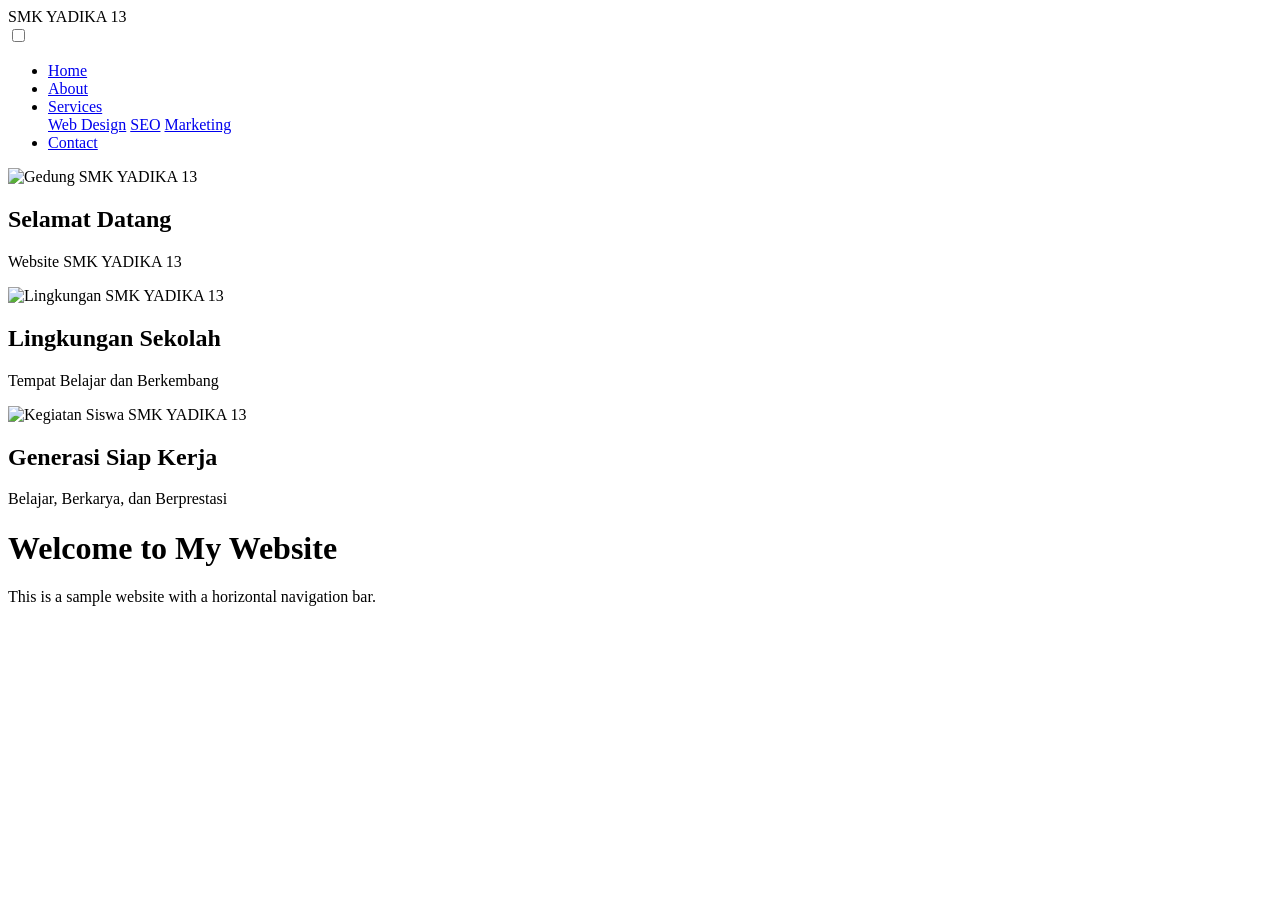
==== latihan3.html @ 03503a48 "Add files via upload" ====
<!DOCTYPE html>
<html lang="en">
<head>
    <meta charset="UTF-8">
    <meta name="viewport" content="width=device-width, initial-scale=1.0">
    <title>Website SMK YADIKA 13</title>
    <link rel="stylesheet" href="latihan3.css">
</head>
<body>
    <nav class="navbar">
        <div class="navbar-logo">SMK YADIKA 13</div>
        <input type="checkbox" id="toggle" class="navbar-checkbox">
        <label for="toggle" class="navbar-toggle">
            <span class="bar"></span>
            <span class="bar"></span>
            <span class="bar"></span>
        </label>
        <ul class="navbar-links">
            <li><a href="#">Home</a></li>
            <li><a href="#">About</a></li>
            <li class="dropdown">
                <a href="#" class="drop-button">Services</a>
                <div class="dropdown-content">
                    <a href="#">Web Design</a>
                    <a href="#">SEO</a>
                    <a href="#">Marketing</a>
                </div></li>
            <li><a href="#">Contact</a></li>
        </ul>
    </nav>
       <!-- SLIDER GAMBAR SEKOLAH -->
    <section class="slider">

        <div class="slider-container">

            <!-- SLIDE 1 -->
            <div class="slide slide1">
                <img src="Images/Sekolah1.jpeg"
                     alt="Gedung SMK YADIKA 13">
                <div class="caption">
                    <h2>Selamat Datang</h2>
                    <p>Website SMK YADIKA 13</p>
                </div>
            </div>

            <!-- SLIDE 2 -->
            <div class="slide slide2">
                <img src="Images/Sekolah2.jpeg"
                     alt="Lingkungan SMK YADIKA 13">
                <div class="caption">
                    <h2>Lingkungan Sekolah</h2>
                    <p>Tempat Belajar dan Berkembang</p>
                </div>
            </div>

            <!-- SLIDE 3 -->
            <div class="slide slide3">
                <img src="Images/Sekolah3.jpeg" 
                     alt="Kegiatan Siswa SMK YADIKA 13">
                <div class="caption">
                    <h2>Generasi Siap Kerja</h2>
                    <p>Belajar, Berkarya, dan Berprestasi</p>
                </div>
            </div>
        </div>
    </section>

    <div class="content">
        <h1>Welcome to My Website</h1>
        <p>This is a sample website with a horizontal navigation bar.</p> </div>
        
</body>
</html>
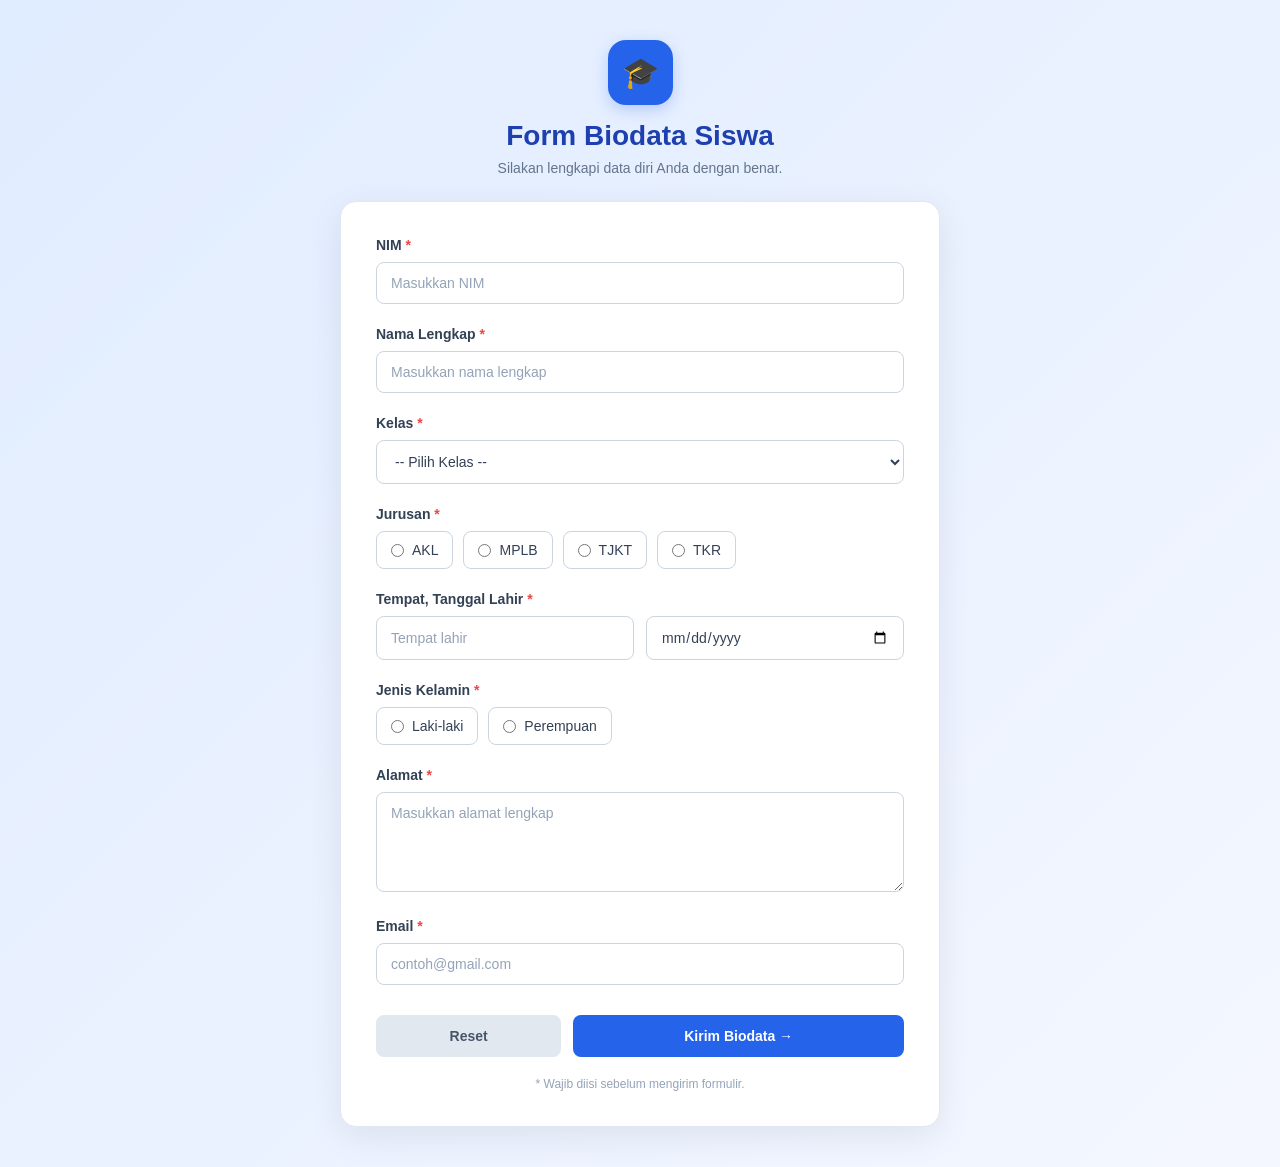
==== commit ee203d6f: "Add files via upload" ====
--- a/latihan3.html
+++ b/latihan3.html
@@ -1,73 +1,275 @@
+<!-- 
 <!DOCTYPE html>
-<html lang="en">
+<html lang="id">
 <head>
     <meta charset="UTF-8">
     <meta name="viewport" content="width=device-width, initial-scale=1.0">
-    <title>Website SMK YADIKA 13</title>
+    <title>Form Biodata Siswa</title>
     <link rel="stylesheet" href="latihan3.css">
 </head>
 <body>
-    <nav class="navbar">
-        <div class="navbar-logo">SMK YADIKA 13</div>
-        <input type="checkbox" id="toggle" class="navbar-checkbox">
-        <label for="toggle" class="navbar-toggle">
-            <span class="bar"></span>
-            <span class="bar"></span>
-            <span class="bar"></span>
-        </label>
-        <ul class="navbar-links">
-            <li><a href="#">Home</a></li>
-            <li><a href="#">About</a></li>
-            <li class="dropdown">
-                <a href="#" class="drop-button">Services</a>
-                <div class="dropdown-content">
-                    <a href="#">Web Design</a>
-                    <a href="#">SEO</a>
-                    <a href="#">Marketing</a>
-                </div></li>
-            <li><a href="#">Contact</a></li>
-        </ul>
-    </nav>
-       <!-- SLIDER GAMBAR SEKOLAH -->
-    <section class="slider">
-
-        <div class="slider-container">
-
-            <!-- SLIDE 1 -->
-            <div class="slide slide1">
-                <img src="Images/Sekolah1.jpeg"
-                     alt="Gedung SMK YADIKA 13">
-                <div class="caption">
-                    <h2>Selamat Datang</h2>
-                    <p>Website SMK YADIKA 13</p>
+
+    <h1>Form Biodata Siswa</h1>
+
+    <form>
+        <label for="nim">NIM:</label>
+        <input type="text" id="nim" name="nim"
+               placeholder="Masukkan NIM">
+        <br><br>
+
+        <label for="nama">Nama Lengkap:</label>
+        <input type="text" id="nama" name="nama"
+               placeholder="Masukkan nama lengkap">
+        <br><br>
+
+        <label for="kelas">Kelas:</label>
+        <select id="kelas" name="kelas">
+            <option value="">-- Pilih Kelas --</option>
+            <option value="X">X</option>
+            <option value="XI">XI</option>
+            <option value="XII">XII</option>
+        </select>
+        <br><br>
+
+        <label>Jurusan:</label>
+        <br>
+
+        <input type="radio" id="akl" name="jurusan" value="AKL">
+        <label for="akl">AKL</label>
+        <br>
+
+        <input type="radio" id="mplb" name="jurusan" value="MPLB">
+        <label for="mplb">MPLB</label>
+        <br>
+
+        <input type="radio" id="tjkt" name="jurusan" value="TJKT">
+        <label for="tjkt">TJKT</label>
+        <br>
+
+        <input type="radio" id="tkr" name="jurusan" value="TKR">
+        <label for="tkr">TKR</label>
+        <br><br>
+
+        <label for="tempat">Tempat, Tanggal Lahir:</label>
+        <br>
+
+        <input type="text" id="tempat" name="tempat"
+               placeholder="Tempat lahir">
+        <br>
+
+        <input type="date" id="tanggal" name="tanggal">
+        <br><br>
+
+        <label>Jenis Kelamin:</label>
+        <br>
+
+        <input type="radio" id="laki" name="gender"
+               value="Laki-laki">
+        <label for="laki">Laki-laki</label>
+        <br>
+
+        <input type="radio" id="perempuan" name="gender"
+               value="Perempuan">
+        <label for="perempuan">Perempuan</label>
+        <br><br>
+
+        <label for="alamat">Alamat:</label>
+        <br>
+
+        <textarea id="alamat" name="alamat" rows="3"
+               placeholder="Masukkan alamat">
+        <br><br>
+
+        <label for="email">Email:</label>
+        <br>
+
+        <input type="email" id="email" name="email"
+               placeholder="Masukkan email">
+        <br><br>
+
+        <button type="submit">Submit</button>
+    </form>
+
+</body>
+</html> -->
+
+
+<!DOCTYPE html>
+<html lang="id">
+<head>
+    <meta charset="UTF-8">
+    <meta name="viewport" content="width=device-width, initial-scale=1.0">
+
+    <title>Form Biodata Siswa</title>
+
+    <link rel="stylesheet" href="latihan3.css">
+</head>
+<body>
+
+    <div class="container">
+
+        <div class="header">
+            <div class="icon">🎓</div>
+            <h1>Form Biodata Siswa</h1>
+            <p>Silakan lengkapi data diri Anda dengan benar.</p>
+        </div>
+
+        <form action="#" method="post">
+
+            <!-- NIM -->
+            <div class="form-group">
+                <label for="nim">NIM <span>*</span></label>
+                <input
+                    type="text"
+                    id="nim"
+                    name="nim"
+                    placeholder="Masukkan NIM"
+                    required
+                >
+            </div>
+
+            <!-- Nama Lengkap -->
+            <div class="form-group">
+                <label for="nama">Nama Lengkap <span>*</span></label>
+                <input
+                    type="text"
+                    id="nama"
+                    name="nama"
+                    placeholder="Masukkan nama lengkap"
+                    required
+                >
+            </div>
+
+            <!-- Kelas -->
+            <div class="form-group">
+                <label for="kelas">Kelas <span>*</span></label>
+                <select id="kelas" name="kelas" required>
+                    <option value="">-- Pilih Kelas --</option>
+                    <option value="X">X</option>
+                    <option value="XI">XI</option>
+                    <option value="XII">XII</option>
+                </select>
+            </div>
+
+            <!-- Jurusan -->
+            <div class="form-group">
+                <label>Jurusan <span>*</span></label>
+
+                <div class="radio-group">
+                    <label class="radio-option">
+                        <input type="radio" name="jurusan" value="AKL" required>
+                        <span>AKL</span>
+                    </label>
+
+                    <label class="radio-option">
+                        <input type="radio" name="jurusan" value="MPLB">
+                        <span>MPLB</span>
+                    </label>
+
+                    <label class="radio-option">
+                        <input type="radio" name="jurusan" value="TJKT">
+                        <span>TJKT</span>
+                    </label>
+
+                    <label class="radio-option">
+                        <input type="radio" name="jurusan" value="TKR">
+                        <span>TKR</span>
+                    </label>
                 </div>
             </div>
 
-            <!-- SLIDE 2 -->
-            <div class="slide slide2">
-                <img src="Images/Sekolah2.jpeg"
-                     alt="Lingkungan SMK YADIKA 13">
-                <div class="caption">
-                    <h2>Lingkungan Sekolah</h2>
-                    <p>Tempat Belajar dan Berkembang</p>
+            <!-- Tempat dan Tanggal Lahir -->
+            <div class="form-group">
+                <label>Tempat, Tanggal Lahir <span>*</span></label>
+
+                <div class="birth-group">
+                    <input
+                        type="text"
+                        id="tempat"
+                        name="tempat"
+                        placeholder="Tempat lahir"
+                        required
+                    >
+
+                    <input
+                        type="date"
+                        id="tanggal"
+                        name="tanggal"
+                        required
+                    >
                 </div>
             </div>
 
-            <!-- SLIDE 3 -->
-            <div class="slide slide3">
-                <img src="Images/Sekolah3.jpeg" 
-                     alt="Kegiatan Siswa SMK YADIKA 13">
-                <div class="caption">
-                    <h2>Generasi Siap Kerja</h2>
-                    <p>Belajar, Berkarya, dan Berprestasi</p>
+            <!-- Jenis Kelamin -->
+            <div class="form-group">
+                <label>Jenis Kelamin <span>*</span></label>
+
+                <div class="radio-group">
+                    <label class="radio-option">
+                        <input
+                            type="radio"
+                            id="laki"
+                            name="gender"
+                            value="Laki-laki"
+                            required
+                        >
+                        <span>Laki-laki</span>
+                    </label>
+
+                    <label class="radio-option">
+                        <input
+                            type="radio"
+                            id="perempuan"
+                            name="gender"
+                            value="Perempuan"
+                        >
+                        <span>Perempuan</span>
+                    </label>
                 </div>
             </div>
-        </div>
-    </section>
-
-    <div class="content">
-        <h1>Welcome to My Website</h1>
-        <p>This is a sample website with a horizontal navigation bar.</p> </div>
-        
+
+            <!-- Alamat -->
+            <div class="form-group">
+                <label for="alamat">Alamat <span>*</span></label>
+                <textarea
+                    id="alamat"
+                    name="alamat"
+                    rows="4"
+                    placeholder="Masukkan alamat lengkap"
+                    required
+                ></textarea>
+            </div>
+
+            <!-- Email -->
+            <div class="form-group">
+                <label for="email">Email <span>*</span></label>
+                <input
+                    type="email"
+                    id="email"
+                    name="email"
+                    placeholder="contoh@gmail.com"
+                    required
+                >
+            </div>
+
+            <!-- Tombol -->
+            <div class="button-group">
+                <button type="reset" class="btn-reset">
+                    Reset
+                </button>
+
+                <button type="submit" class="btn-submit">
+                    Kirim Biodata →
+                </button>
+            </div>
+
+            <p class="footer-text">
+                * Wajib diisi sebelum mengirim formulir.
+            </p>
+
+        </form>
+
+    </div>
+
 </body>
-</html>+</html>
--- a/latihan3.css
+++ b/latihan3.css
@@ -0,0 +1,282 @@
+
+/* ==============================
+   PENGATURAN DASAR
+============================== */
+
+* {
+    margin: 0;
+    padding: 0;
+    box-sizing: border-box;
+}
+
+body {
+    font-family: 'Segoe UI', Arial, sans-serif;
+    background: linear-gradient(135deg, #e0ecff, #f4f7ff);
+    color: #334155;
+    min-height: 100vh;
+    padding: 40px 20px;
+}
+
+/* ==============================
+   CONTAINER
+============================== */
+
+.container {
+    max-width: 600px;
+    margin: auto;
+}
+
+/* ==============================
+   HEADER
+============================== */
+
+.header {
+    text-align: center;
+    margin-bottom: 25px;
+}
+
+.icon {
+    width: 65px;
+    height: 65px;
+    background: #2563eb;
+    color: white;
+    border-radius: 18px;
+    display: flex;
+    align-items: center;
+    justify-content: center;
+    font-size: 30px;
+    margin: 0 auto 15px;
+    box-shadow: 0 5px 15px rgba(37, 99, 235, 0.25);
+}
+
+.header h1 {
+    color: #1e40af;
+    font-size: 28px;
+    margin-bottom: 8px;
+}
+
+.header p {
+    color: #64748b;
+    font-size: 14px;
+}
+
+/* ==============================
+   FORM
+============================== */
+
+form {
+    background: #ffffff;
+    padding: 35px;
+    border-radius: 16px;
+    box-shadow: 0 10px 35px rgba(15, 23, 42, 0.08);
+    border: 1px solid #e2e8f0;
+}
+
+/* ==============================
+   FORM GROUP
+============================== */
+
+.form-group {
+    margin-bottom: 22px;
+}
+
+.form-group > label {
+    display: block;
+    font-size: 14px;
+    font-weight: 600;
+    color: #334155;
+    margin-bottom: 9px;
+}
+
+.form-group > label span {
+    color: #ef4444;
+}
+
+/* ==============================
+   INPUT DAN SELECT
+============================== */
+
+input[type="text"],
+input[type="email"],
+input[type="date"],
+select,
+textarea {
+    width: 100%;
+    padding: 12px 14px;
+    border: 1px solid #cbd5e1;
+    border-radius: 8px;
+    font-family: inherit;
+    font-size: 14px;
+    color: #334155;
+    background-color: #ffffff;
+    outline: none;
+    transition: 0.3s ease;
+}
+
+input::placeholder,
+textarea::placeholder {
+    color: #94a3b8;
+}
+
+/* Efek ketika input dipilih */
+
+input:focus,
+select:focus,
+textarea:focus {
+    border-color: #2563eb;
+    box-shadow: 0 0 0 3px rgba(37, 99, 235, 0.12);
+}
+
+/* ==============================
+   RADIO BUTTON
+============================== */
+
+.radio-group {
+    display: flex;
+    flex-wrap: wrap;
+    gap: 10px;
+}
+
+.radio-option {
+    display: flex;
+    align-items: center;
+    gap: 8px;
+    padding: 10px 14px;
+    border: 1px solid #cbd5e1;
+    border-radius: 8px;
+    cursor: pointer;
+    transition: 0.3s ease;
+    font-size: 14px;
+    background: #ffffff;
+}
+
+.radio-option:hover {
+    background: #eff6ff;
+    border-color: #2563eb;
+}
+
+.radio-option input[type="radio"] {
+    accent-color: #2563eb;
+    cursor: pointer;
+}
+
+.radio-option span {
+    font-weight: 500;
+}
+
+/* ==============================
+   TEMPAT DAN TANGGAL LAHIR
+============================== */
+
+.birth-group {
+    display: flex;
+    gap: 12px;
+}
+
+.birth-group input {
+    flex: 1;
+    min-width: 0;
+}
+
+/* ==============================
+   TEXTAREA
+============================== */
+
+textarea {
+    resize: vertical;
+    min-height: 100px;
+}
+
+/* ==============================
+   TOMBOL
+============================== */
+
+.button-group {
+    display: flex;
+    gap: 12px;
+    margin-top: 30px;
+}
+
+button {
+    padding: 13px 20px;
+    border: none;
+    border-radius: 8px;
+    font-size: 14px;
+    font-weight: 600;
+    cursor: pointer;
+    transition: 0.3s ease;
+}
+
+.btn-submit {
+    flex: 2;
+    background: #2563eb;
+    color: white;
+}
+
+.btn-submit:hover {
+    background: #1d4ed8;
+    transform: translateY(-2px);
+    box-shadow: 0 5px 12px rgba(37, 99, 235, 0.2);
+}
+
+.btn-reset {
+    flex: 1;
+    background: #e2e8f0;
+    color: #475569;
+}
+
+.btn-reset:hover {
+    background: #cbd5e1;
+}
+
+/* ==============================
+   FOOTER
+============================== */
+
+.footer-text {
+    text-align: center;
+    font-size: 12px;
+    color: #94a3b8;
+    margin-top: 20px;
+}
+
+/* ==============================
+   RESPONSIVE / MOBILE
+============================== */
+
+@media screen and (max-width: 600px) {
+
+    body {
+        padding: 25px 12px;
+    }
+
+    form {
+        padding: 22px 18px;
+    }
+
+    .header h1 {
+        font-size: 24px;
+    }
+
+    .birth-group {
+        flex-direction: column;
+    }
+
+    .radio-group {
+        gap: 8px;
+    }
+
+    .radio-option {
+        padding: 9px 11px;
+    }
+
+    .button-group {
+        flex-direction: column-reverse;
+    }
+
+    .btn-submit,
+    .btn-reset {
+        width: 100%;
+        flex: auto;
+    }
+}
--- a/latihan3.css
+++ b/latihan3.css
@@ -0,0 +1,282 @@
+
+/* ==============================
+   PENGATURAN DASAR
+============================== */
+
+* {
+    margin: 0;
+    padding: 0;
+    box-sizing: border-box;
+}
+
+body {
+    font-family: 'Segoe UI', Arial, sans-serif;
+    background: linear-gradient(135deg, #e0ecff, #f4f7ff);
+    color: #334155;
+    min-height: 100vh;
+    padding: 40px 20px;
+}
+
+/* ==============================
+   CONTAINER
+============================== */
+
+.container {
+    max-width: 600px;
+    margin: auto;
+}
+
+/* ==============================
+   HEADER
+============================== */
+
+.header {
+    text-align: center;
+    margin-bottom: 25px;
+}
+
+.icon {
+    width: 65px;
+    height: 65px;
+    background: #2563eb;
+    color: white;
+    border-radius: 18px;
+    display: flex;
+    align-items: center;
+    justify-content: center;
+    font-size: 30px;
+    margin: 0 auto 15px;
+    box-shadow: 0 5px 15px rgba(37, 99, 235, 0.25);
+}
+
+.header h1 {
+    color: #1e40af;
+    font-size: 28px;
+    margin-bottom: 8px;
+}
+
+.header p {
+    color: #64748b;
+    font-size: 14px;
+}
+
+/* ==============================
+   FORM
+============================== */
+
+form {
+    background: #ffffff;
+    padding: 35px;
+    border-radius: 16px;
+    box-shadow: 0 10px 35px rgba(15, 23, 42, 0.08);
+    border: 1px solid #e2e8f0;
+}
+
+/* ==============================
+   FORM GROUP
+============================== */
+
+.form-group {
+    margin-bottom: 22px;
+}
+
+.form-group > label {
+    display: block;
+    font-size: 14px;
+    font-weight: 600;
+    color: #334155;
+    margin-bottom: 9px;
+}
+
+.form-group > label span {
+    color: #ef4444;
+}
+
+/* ==============================
+   INPUT DAN SELECT
+============================== */
+
+input[type="text"],
+input[type="email"],
+input[type="date"],
+select,
+textarea {
+    width: 100%;
+    padding: 12px 14px;
+    border: 1px solid #cbd5e1;
+    border-radius: 8px;
+    font-family: inherit;
+    font-size: 14px;
+    color: #334155;
+    background-color: #ffffff;
+    outline: none;
+    transition: 0.3s ease;
+}
+
+input::placeholder,
+textarea::placeholder {
+    color: #94a3b8;
+}
+
+/* Efek ketika input dipilih */
+
+input:focus,
+select:focus,
+textarea:focus {
+    border-color: #2563eb;
+    box-shadow: 0 0 0 3px rgba(37, 99, 235, 0.12);
+}
+
+/* ==============================
+   RADIO BUTTON
+============================== */
+
+.radio-group {
+    display: flex;
+    flex-wrap: wrap;
+    gap: 10px;
+}
+
+.radio-option {
+    display: flex;
+    align-items: center;
+    gap: 8px;
+    padding: 10px 14px;
+    border: 1px solid #cbd5e1;
+    border-radius: 8px;
+    cursor: pointer;
+    transition: 0.3s ease;
+    font-size: 14px;
+    background: #ffffff;
+}
+
+.radio-option:hover {
+    background: #eff6ff;
+    border-color: #2563eb;
+}
+
+.radio-option input[type="radio"] {
+    accent-color: #2563eb;
+    cursor: pointer;
+}
+
+.radio-option span {
+    font-weight: 500;
+}
+
+/* ==============================
+   TEMPAT DAN TANGGAL LAHIR
+============================== */
+
+.birth-group {
+    display: flex;
+    gap: 12px;
+}
+
+.birth-group input {
+    flex: 1;
+    min-width: 0;
+}
+
+/* ==============================
+   TEXTAREA
+============================== */
+
+textarea {
+    resize: vertical;
+    min-height: 100px;
+}
+
+/* ==============================
+   TOMBOL
+============================== */
+
+.button-group {
+    display: flex;
+    gap: 12px;
+    margin-top: 30px;
+}
+
+button {
+    padding: 13px 20px;
+    border: none;
+    border-radius: 8px;
+    font-size: 14px;
+    font-weight: 600;
+    cursor: pointer;
+    transition: 0.3s ease;
+}
+
+.btn-submit {
+    flex: 2;
+    background: #2563eb;
+    color: white;
+}
+
+.btn-submit:hover {
+    background: #1d4ed8;
+    transform: translateY(-2px);
+    box-shadow: 0 5px 12px rgba(37, 99, 235, 0.2);
+}
+
+.btn-reset {
+    flex: 1;
+    background: #e2e8f0;
+    color: #475569;
+}
+
+.btn-reset:hover {
+    background: #cbd5e1;
+}
+
+/* ==============================
+   FOOTER
+============================== */
+
+.footer-text {
+    text-align: center;
+    font-size: 12px;
+    color: #94a3b8;
+    margin-top: 20px;
+}
+
+/* ==============================
+   RESPONSIVE / MOBILE
+============================== */
+
+@media screen and (max-width: 600px) {
+
+    body {
+        padding: 25px 12px;
+    }
+
+    form {
+        padding: 22px 18px;
+    }
+
+    .header h1 {
+        font-size: 24px;
+    }
+
+    .birth-group {
+        flex-direction: column;
+    }
+
+    .radio-group {
+        gap: 8px;
+    }
+
+    .radio-option {
+        padding: 9px 11px;
+    }
+
+    .button-group {
+        flex-direction: column-reverse;
+    }
+
+    .btn-submit,
+    .btn-reset {
+        width: 100%;
+        flex: auto;
+    }
+}
